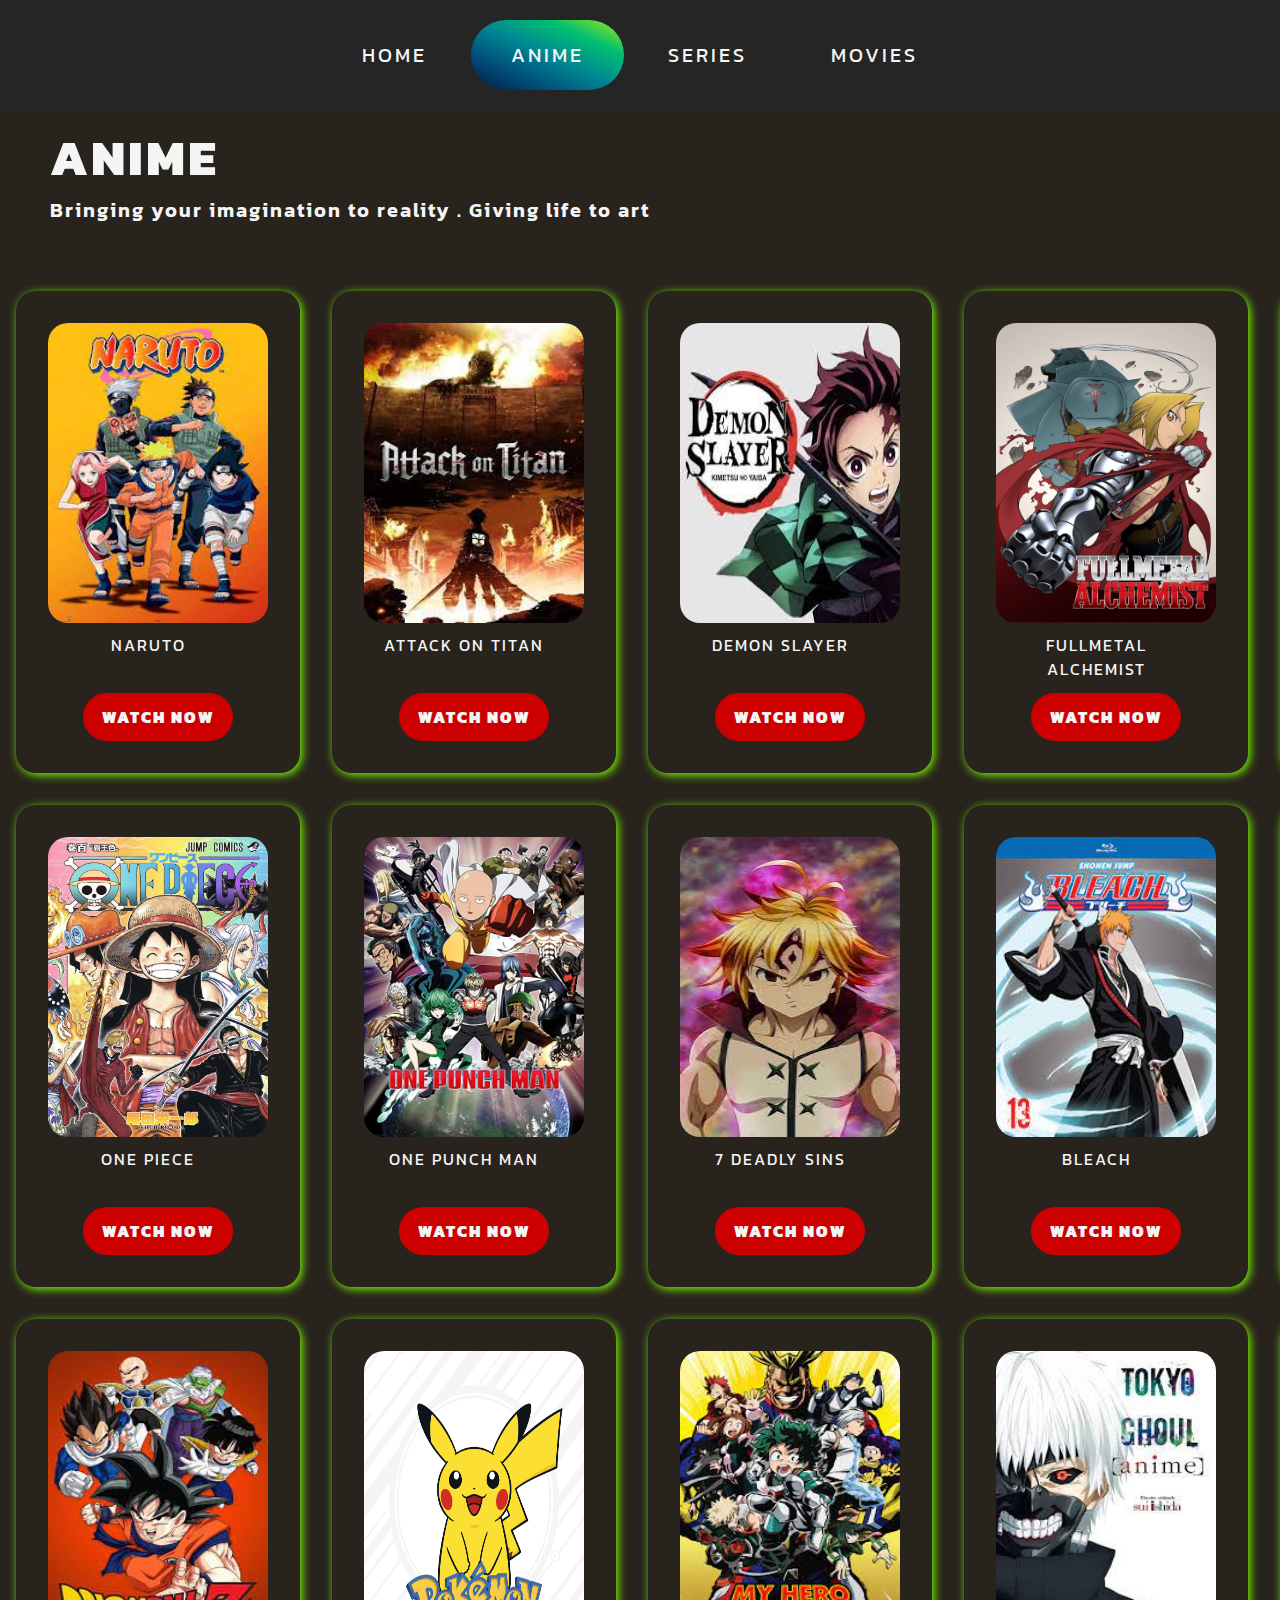
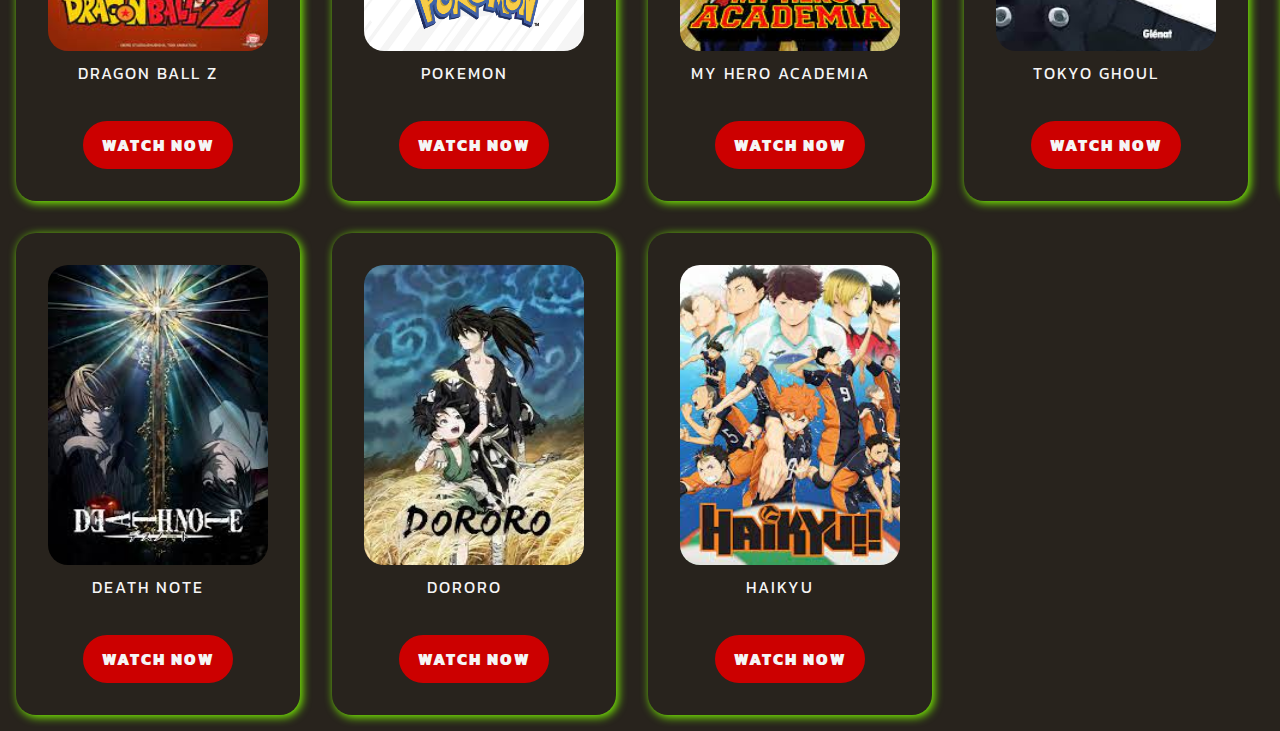
==== anime.html @ f69c27a1 "sunday 10.45" ====
<html>
  <head>
    <title>movies</title>
    <link rel="stylesheet" href="styles.css" />
  </head>
  <body class="animepage">
    <ul>
      <li><a href="home.html">HOME</a></li>
      <li class="homebutton"><a href="anime.html">ANIME</a></li>
      <li><a href="series.html">SERIES</a></li>
      <li ><a href="movie.html">MOVIES</a></li>
    </ul>
    <div class="animeheading">
      <header>ANIME</header>
      <div class="description">
Bringing your imagination to reality . Giving life to art      </div>
    </div>
    <!-- <div class="selectgenre">select your favourite genre here:</div>
    <div id="myBtnContainer">
      <button class="btn active" data-tabs="all">Show all</button>
      <button class="btn" data-tabs="kids">kids section</button>
      <button class="btn" data-tabs="romance">romance</button>
      <button class="btn" data-tabs="comedy">comedy</button>
      <button class="btn" data-tabs="horror">horror</button>

      <button class="btn" data-tabs="murder">murder mystery</button>
      <button class="btn" data-tabs="fantasy">fantasy</button>
    </div> -->
    <div class="anicontainer" id="container">
      <div class="anime" >
        <div class="pic">
          <img class="img" src="img/naruto.jpg" />
        </div>
        <div class="title">NARUTO</div>

        <button class="watchbtn">WATCH NOW</button>
      </div>

      <div class="anime" >
        <div class="pic">
          <img class="img" src="img/aot.jpg" />
        </div>
        <div class="title">ATTACK ON TITAN</div>
        <button class="watchbtn">WATCH NOW</button>
      </div>

      <div class="anime" >
        <div class="pic">
          <img class="img" src="img/demon.jpg" />
        </div>

        <div class="title">DEMON SLAYER</div>
        <button class="watchbtn">WATCH NOW</button>
      </div>
      <div class="anime" >
        <div class="pic">
          <img class="img" src="img/fma.jpg" />
        </div>
        <div class="title">FULLMETAL ALCHEMIST </div>
        <button class="watchbtn">WATCH NOW</button>
      </div>
      <div class="anime" >
        <div class="pic">
          <img class="img" src="img/SPYX.jpg" />
        </div>
        <div class="title">SPY X FAMILY</div>
        <button class="watchbtn">WATCH NOW</button>
      </div>
      <div class="anime">
        <div class="pic">
          <img class="img" src="img/onepiece.jpg" />
        </div>
        <div class="title">ONE PIECE</div>
        <button class="watchbtn">WATCH NOW</button>
      </div>
      <div class="anime" >
        <div class="pic">
          <img class="img" src="img/onepunch.jpg" />
        </div>
        <div class="title">ONE PUNCH MAN</div>
        <button class="watchbtn">WATCH NOW</button>
      </div>
      <div class="anime" >
        <div class="pic">
          <img class="img" src="img/7ds.jpg" />
        </div>
        <div class="title">7 DEADLY SINS</div>
        <button class="watchbtn">WATCH NOW</button>
      </div>
      <div class="anime" >
        <div class="pic">
          <img class="img" src="img/bleach.jpg" />
        </div>
        <div class="title">BLEACH</div>
        <button class="watchbtn">WATCH NOW</button>
      </div>
      <div class="anime" >
        <div class="pic">
          <img class="img" src="img/vinsaga.jpg" />
        </div>
        <div class="title">VINLAND SAGA</div>
        <button class="watchbtn">WATCH NOW</button>
      </div>
      <div class="anime" >
        <div class="pic">
          <img class="img" src="img/dragz.jpg" />
        </div>
        <div class="title">DRAGON BALL Z</div>
        <button class="watchbtn">WATCH NOW</button>
      </div>
      <div class="anime" >
        <div class="pic">
          <img class="img" src="img/pokemon.jpeg" />
        </div>
        <div class="title">POKEMON</div>
        <button class="watchbtn">WATCH NOW</button>
      </div>
      <div class="anime" >
        <div class="pic">
          <img class="img" src="img/mha.jpg" />
        </div>
        <div class="title">MY HERO ACADEMIA</div>
        <button class="watchbtn">WATCH NOW</button>
      </div>
      <div class="anime" >
        <div class="pic">
          <img class="img" src="img/tokyog.jpg" />
        </div>
        <div class="title">TOKYO GHOUL</div>
        <button class="watchbtn">WATCH NOW</button>
      </div>
      <div class="anime" >
        <div class="pic">
          <img class="img" src="img/tokyor.jpg" />
        </div>
        <div class="title">TOKYO REVENGERS </div>
        <button class="watchbtn">WATCH NOW</button>
      </div>
      <div class="anime" >
        <div class="pic">
          <img class="img" src="img/deathnote.jpg" />
        </div>
        <div class="title">DEATH NOTE</div>
        <button class="watchbtn">WATCH NOW</button>
      </div>
      <div class="anime" >
        <div class="pic">
          <img class="img" src="img/dororo.jpg" />
        </div>
        <div class="title">DORORO</div>
        <button class="watchbtn">WATCH NOW</button>
      </div>
      <div class="anime" >
        <div class="pic">
          <img class="img" src="img/haiku.jpg" />
        </div>
        <div class="title">HAIKYU</div>
        <button class="watchbtn">WATCH NOW</button>
      </div>
    </div>
  </body>
  <script src="filter.js"></script>
</html>
---- styles.css ----
@import url("https://fonts.googleapis.com/css2?family=Kanit&display=swap");

* {
  padding: 0;
  margin: 0;
  font-family:"Kanit", "sans-serif" ;

}
ul {
  list-style: none;
  background-color: #252525;
  justify-content: center;
  text-align: center;
}
.homebutton {
  border-radius: 40px;
  background-image: linear-gradient(
    to right top,
    #051937,
    #004d7a,
    #008793,
    #00bf72,
    #a8eb12
  );
}
ul li {
  display: inline-block;
  margin-block: 20px;
  padding: 20px 40px;
  font-size: 20px;
  font-family: "Kanit", sans-serif;
  letter-spacing: 3px;
}

li a {
  text-decoration: none;
  color: whitesmoke;
}
body.homepage {
  background-color: #28231d;
  font-family: "Kanit", sans-serif;
  overflow: hidden;
}
.selection {
  justify-content: space-evenly;
  display: flex;
  margin-top: 5%;
  color: black;
  font-weight: bold;
  letter-spacing: 3px;
}
.options {
  padding: 10%;

  margin: 30px;
  border-radius: 15px;
  position: relative;
  width: 50%;
  background-image: url("img/movie.jpg");
  background-size: cover;
  box-shadow: 3px 3px 10px #252525;
}
.hiddentxt {
  position: absolute;
  bottom: 0;
  left: 0;
  right: 0;
  background-color: #cc0000;
  overflow: hidden;
  width: 100%;
  height: 0;
  transition: 0.5s ease;
  border-radius: 15px;
  color: whitesmoke;
}
.image {
  display: flex;
  width: 100%;
  height: auto;
}
.txt {
  font-size: 20px;
  position: absolute;
  overflow: hidden;
  padding-top: 50%;
  padding-left: 50%;
  transform: translate(-50%, -50%);
  -ms-transform: translate(-50%, -50%);
}
.options:hover .hiddentxt {
  height: 100%;
}
h1 {
  text-align: center;
  padding-top: 10%;
}
h3 {
  padding-left: 20%;
  text-transform: uppercase;
}
.moto {
  color: whitesmoke;
  font-size: 30;
  text-align: center;
  padding-top: 50px;
  text-transform: uppercase;
  font-weight: 800;
  letter-spacing: 3px;
  word-spacing: 5px;
}
p {
  font-size: 20px;
  text-transform: lowercase;
}
.movieheading , .seriesheading ,.animeheading{
  color: whitesmoke;
  padding-left: 50px;
  padding-top: 10px;
}
header {
  font-size: 50;
  text-transform: uppercase;
  font-weight: 800;
  letter-spacing: 3px;
  color: whitesmoke;
}
.description {
  font-size: 20px;
  font-weight: 600;
  letter-spacing: 2px;
  color: whitesmoke;
}
/* .selectgenre , .selectlanguage{
  font-size: 20px;
  font-weight: 600;
  letter-spacing: 2px;
  color: whitesmoke;
  padding-left: 50px;
  margin-top: 80px;
}
.btn {
  display: inline-block;
  padding: 20px;
  margin-left: 50px;
  margin-top: 30px;
  margin-right: 30px;
  font-family: "Kanit", "sans-serif";
  font-size: 20px;
  border: none;
  border-radius: 10%;
  text-transform: uppercase;
  background-image: linear-gradient(to right, #a29bfe, #55efc4);
  transition: transform 0.2s; */
 
.btn:hover {
  transform: scale(1.25);
  cursor: pointer;
}
.btn.active{
  color: #cc0000;
}
/* .movies {
 display: inline-block;
  margin: 50px;
 border-radius: 25px;
 box-sizing: border-box;
}
body.moviepage {
  background-color: #28231d;
  overflow-x: hidden;
  font-family: "Kanit", sans-serif;
}
.title {
  color: whitesmoke;
  text-align: center;
  text-transform: uppercase;
  font-size: 25;
}
.watchbtn {
  border-color: #cc0000;
  border-style: solid;
  border-radius: 50px;
  margin: auto;
  padding: 10px ;
  font-weight: 900 ;
  font-size: 16;
  background-color: #cc0000;
  color: whitesmoke;
  letter-spacing: 2px;
  width: 150px;
  

  transition: transform 0.2s;

}
.watchbtn:hover{
  transform: scale(1.15);
 cursor: pointer;
}
.movies:hover{
  box-shadow:  2px 2px 15px #004d7a;
  background-color: #49443e;
}
.img{
  transition: 0.5s ease;

}
:hover{
  transform: scale(1.25);

} */

.movcontainer {
  margin-top: 50px;
  display: grid;
  grid-template-columns: repeat(5,1fr);
  gap: 2rem;
  text-align:center;
  place-items: center;
  padding: 1rem;

}
.movies{
  box-shadow: 2px 2px 10px cyan ;
  padding: 2rem;
  border-radius: 20px;
  
}
/* .btn:active{
  color: #cc0000;
} */

.pic {
  border-radius: 20px;
  overflow: hidden;
}

.img {
  transition: 0.5s ease;
  width: 220px;
  height: 300px;
}

img:hover{
  transform: scale(1.25);
}
body.moviepage ,body.seriespage ,body.animepage{
  background-color: #28231d;
  overflow-x: hidden;
  font-family: "Kanit", sans-serif;
}
.title {
  color: whitesmoke;
  text-align: center;
  text-transform: uppercase;
  /* font-size: 25; */
  max-width: 200px;
  height: 50px;
margin-block: 10px;
letter-spacing: 2px;

}

  .watchbtn {
    border-color: #cc0000;
    border-style: solid;
    border-radius: 50px;
    margin: auto;
    padding: 10px ;
    font-weight: 900 ;
    font-size: 16;
    background-color: #cc0000;
    color: whitesmoke;
    letter-spacing: 2px;
    width: 150px;
    
  
    transition: transform 0.2s;
  
  }
  .watchbtn:hover{
    transform: scale(1.15);
   cursor: pointer;
  }


  .sercontainer ,.anicontainer{
    margin-top: 50px;
    display: grid;
    grid-template-columns: repeat(5,1fr);
    gap: 2rem;
    text-align:center;
    place-items: center;
    padding: 1rem;
  }

  .series{
    box-shadow: 2px 2px 10px rgb(245, 97, 181) ;
    padding: 2rem;
    border-radius: 20px;
  }
  .anime{
    box-shadow: 2px 2px 10px  #7fff00 ;
    padding: 2rem;
    border-radius: 20px;
  }


  .title {
    color: whitesmoke;
    text-align: center;
    text-transform: uppercase;
    /* font-size: 25; */
    max-width: 200px;
    height: 50px;
  margin-block: 10px; 
  }
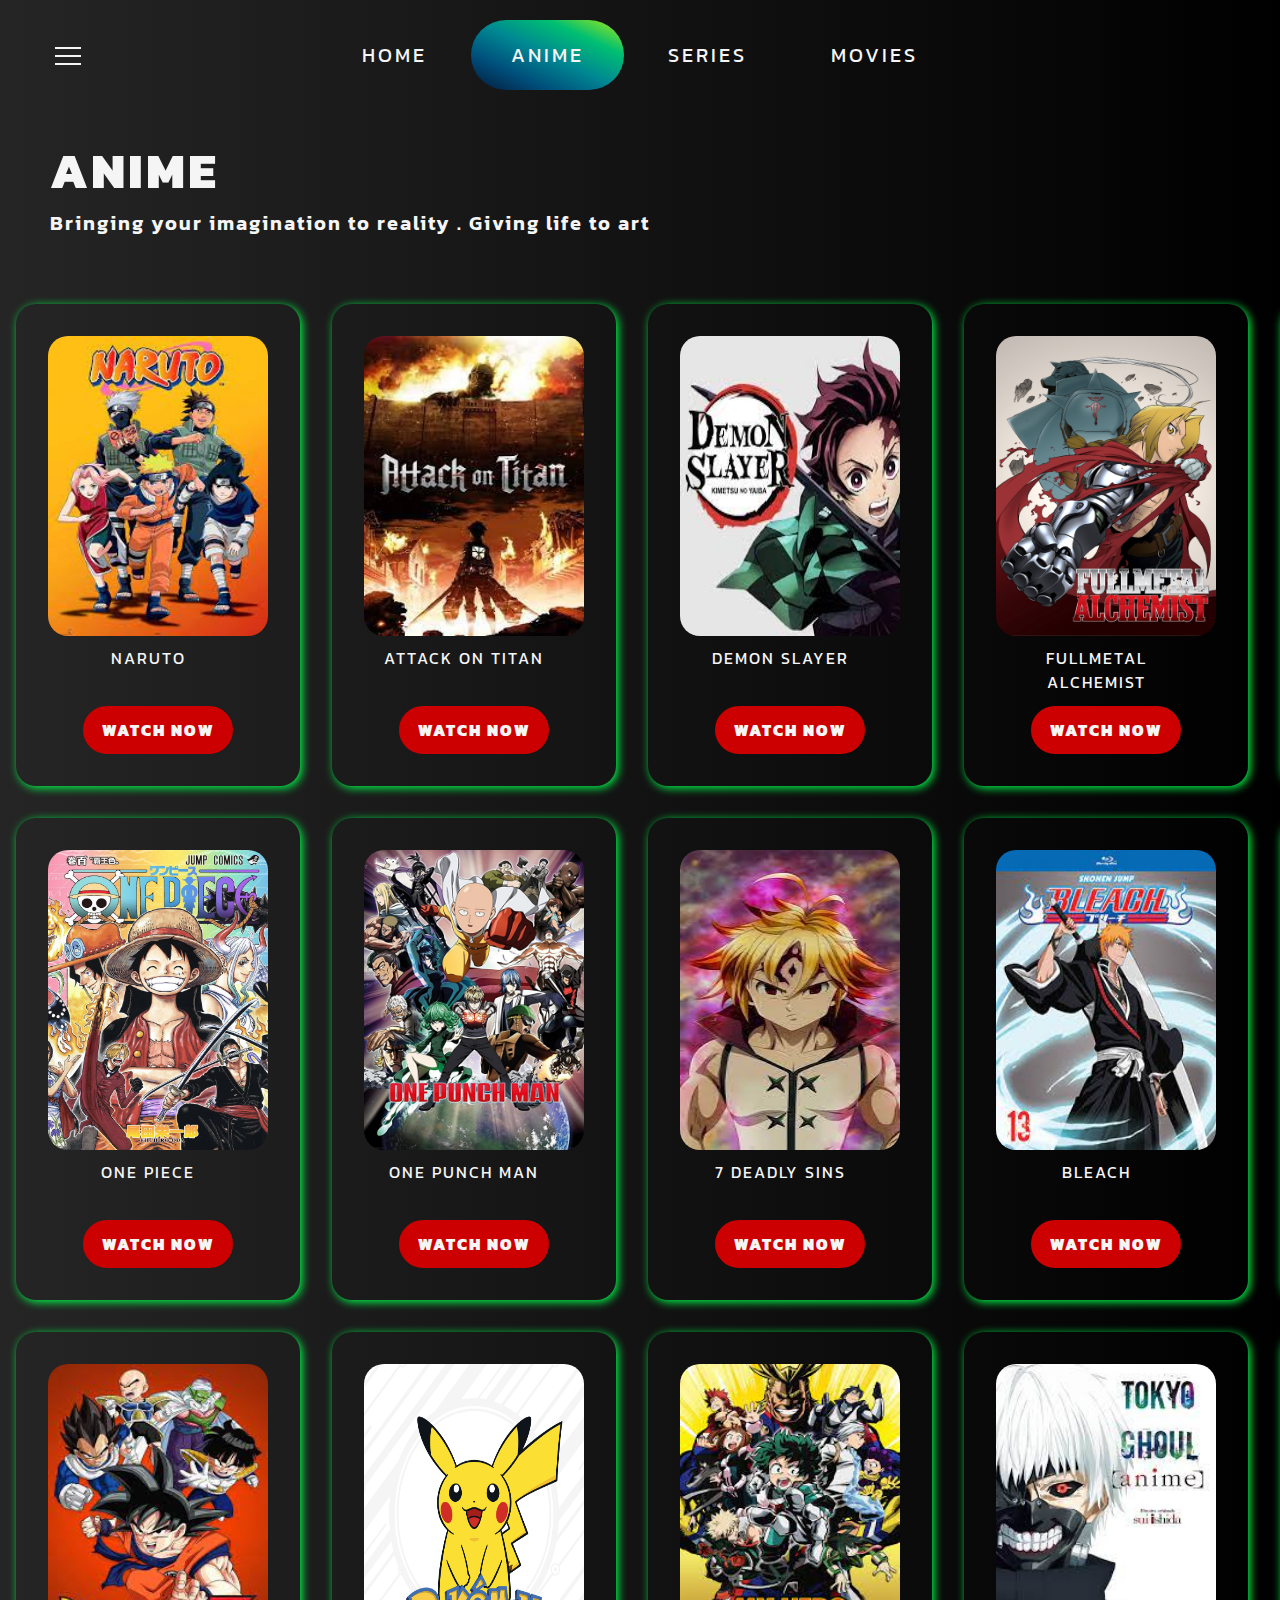
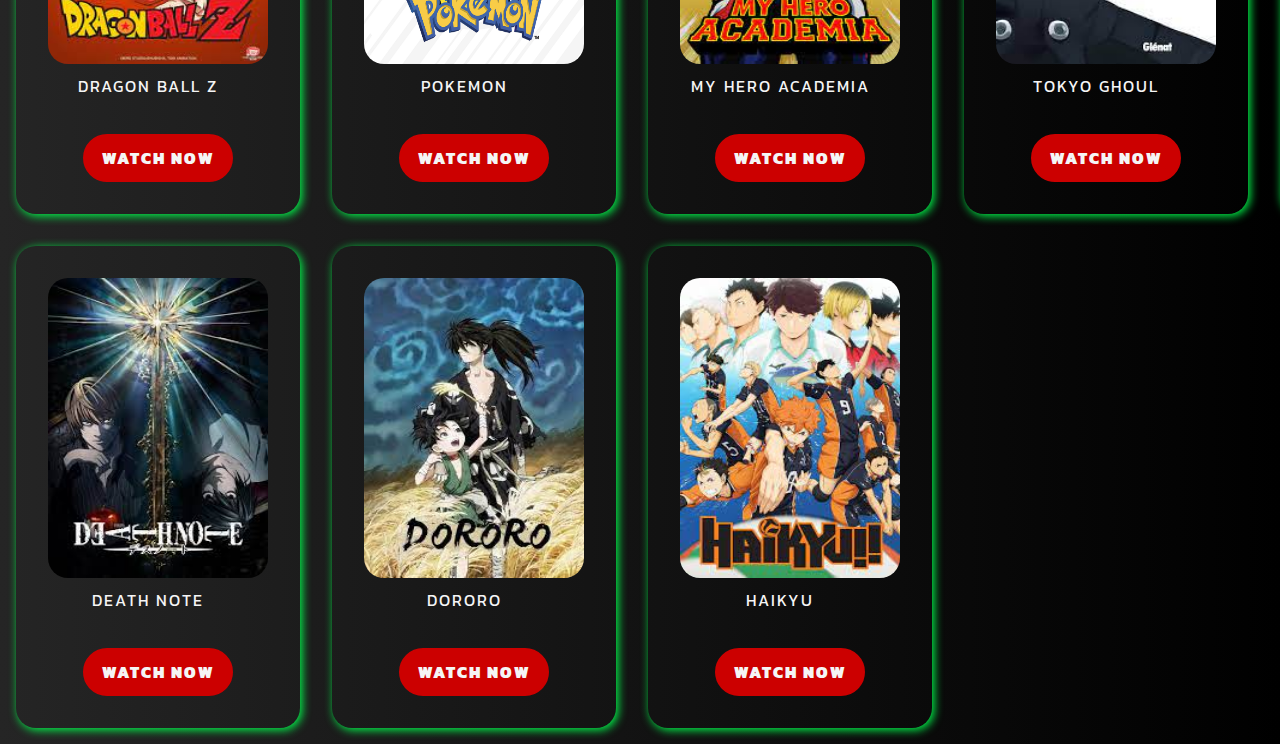
==== commit 21fc5243: "saturday 10pm" ====
--- a/anime.html
+++ b/anime.html
@@ -10,6 +10,20 @@
       <li><a href="series.html">SERIES</a></li>
       <li ><a href="movie.html">MOVIES</a></li>
     </ul>
+    <div class="hamburger-menu">
+      <input id="menu__toggle" type="checkbox" />
+      <label class="menu__btn" for="menu__toggle">
+        <span></span>
+      </label>
+  
+      <ul class="menu__box">
+        <li><a class="menu__item" href="#">Home</a></li>
+        <li><a class="menu__item" href="#">About</a></li>
+        <li><a class="menu__item" href="#">Team</a></li>
+        <li><a class="menu__item" href="#">Contact</a></li>
+        <li><a class="menu__item" href="#">Twitter</a></li>
+      </ul>
+      </div>
     <div class="animeheading">
       <header>ANIME</header>
       <div class="description">
--- a/styles.css
+++ b/styles.css
@@ -3,12 +3,11 @@
 * {
   padding: 0;
   margin: 0;
-  font-family:"Kanit", "sans-serif" ;
-
+  font-family: "Kanit", "sans-serif";
 }
 ul {
   list-style: none;
-  background-color: #252525;
+  /* background-color: #252525; */
   justify-content: center;
   text-align: center;
 }
@@ -37,9 +36,10 @@
   color: whitesmoke;
 }
 body.homepage {
-  background-color: #28231d;
+  background-image: linear-gradient(to right, #434343 0%, black 100%);
   font-family: "Kanit", sans-serif;
-  overflow: hidden;
+  overflow-x: hidden;
+  
 }
 .selection {
   justify-content: space-evenly;
@@ -49,23 +49,45 @@
   font-weight: bold;
   letter-spacing: 3px;
 }
-.options {
+.options1,
+.options2,
+.options3 {
   padding: 10%;
 
   margin: 30px;
   border-radius: 15px;
   position: relative;
   width: 50%;
-  background-image: url("img/movie.jpg");
+  /* background-image: url("img/movie.jpg");
+  background-size: cover; */
+  box-shadow: 3px 3px 10px #252525;
+}
+.options1 {
+  background-image: url("img/movlogo.jpg");
   background-size: cover;
-  box-shadow: 3px 3px 10px #252525;
-}
+  background-position: center;
+  background-repeat: no-repeat;
+}
+.options2 {
+  background-image: url("img/weblogo.jpg");
+  background-size: cover;
+  background-position: center;
+  background-repeat: no-repeat;
+}
+.options3 {
+  background-image: url("img/anilogo.jpg");
+  background-size: cover;
+  background-position: center;
+  background-repeat: no-repeat;
+}
+
 .hiddentxt {
   position: absolute;
   bottom: 0;
   left: 0;
   right: 0;
-  background-color: #cc0000;
+  /* background-image: linear-gradient(to right, #0f0c29, #302b63, #24243e); */
+  background-color: #062639;
   overflow: hidden;
   width: 100%;
   height: 0;
@@ -87,8 +109,19 @@
   transform: translate(-50%, -50%);
   -ms-transform: translate(-50%, -50%);
 }
-.options:hover .hiddentxt {
+.options1:hover .hiddentxt {
   height: 100%;
+  box-shadow: 2px 2px 25px #429e9d;
+}
+.options2:hover .hiddentxt {
+  height: 100%;
+  box-shadow: 2px 2px 25px #429e9d;
+
+}
+.options3:hover .hiddentxt {
+  height: 100%;
+  box-shadow: 2px 2px 25px #429e9d;
+
 }
 h1 {
   text-align: center;
@@ -112,7 +145,9 @@
   font-size: 20px;
   text-transform: lowercase;
 }
-.movieheading , .seriesheading ,.animeheading{
+.movieheading,
+.seriesheading,
+.animeheading {
   color: whitesmoke;
   padding-left: 50px;
   padding-top: 10px;
@@ -151,12 +186,12 @@
   text-transform: uppercase;
   background-image: linear-gradient(to right, #a29bfe, #55efc4);
   transition: transform 0.2s; */
- 
+
 .btn:hover {
   transform: scale(1.25);
   cursor: pointer;
 }
-.btn.active{
+.btn.active {
   color: #cc0000;
 }
 /* .movies {
@@ -213,18 +248,16 @@
 .movcontainer {
   margin-top: 50px;
   display: grid;
-  grid-template-columns: repeat(5,1fr);
+  grid-template-columns: repeat(5, 1fr);
   gap: 2rem;
-  text-align:center;
+  text-align: center;
   place-items: center;
   padding: 1rem;
-
-}
-.movies{
-  box-shadow: 2px 2px 10px cyan ;
+}
+.movies {
+  box-shadow: 2px 2px 10px cyan;
   padding: 2rem;
   border-radius: 20px;
-  
 }
 /* .btn:active{
   color: #cc0000;
@@ -241,11 +274,13 @@
   height: 300px;
 }
 
-img:hover{
+img:hover {
   transform: scale(1.25);
 }
-body.moviepage ,body.seriespage ,body.animepage{
-  background-color: #28231d;
+body.moviepage,
+body.seriespage,
+body.animepage {
+  background-image: linear-gradient(to right, #252525 0%, black 100%);
   overflow-x: hidden;
   font-family: "Kanit", sans-serif;
 }
@@ -256,64 +291,135 @@
   /* font-size: 25; */
   max-width: 200px;
   height: 50px;
-margin-block: 10px;
-letter-spacing: 2px;
-
-}
-
-  .watchbtn {
-    border-color: #cc0000;
-    border-style: solid;
-    border-radius: 50px;
-    margin: auto;
-    padding: 10px ;
-    font-weight: 900 ;
-    font-size: 16;
-    background-color: #cc0000;
-    color: whitesmoke;
-    letter-spacing: 2px;
-    width: 150px;
-    
+  margin-block: 10px;
+  letter-spacing: 2px;
+}
+
+.watchbtn {
+  border-color: #cc0000;
+  border-style: solid;
+  border-radius: 50px;
+  margin: auto;
+  padding: 10px;
+  font-weight: 900;
+  font-size: 16;
+  background-color: #cc0000;
+  color: whitesmoke;
+  letter-spacing: 2px;
+  width: 150px;
+
+  transition: transform 0.2s;
+}
+.watchbtn:hover {
+  transform: scale(1.15);
+  cursor: pointer;
+}
+
+.sercontainer,
+.anicontainer {
+  margin-top: 50px;
+  display: grid;
+  grid-template-columns: repeat(5, 1fr);
+  gap: 2rem;
+  text-align: center;
+  place-items: center;
+  padding: 1rem;
+}
+
+.series {
+  box-shadow: 2px 2px 10px rgb(245, 97, 181);
+  padding: 2rem;
+  border-radius: 20px;
+}
+.anime {
+  box-shadow: 2px 2px 10px #00ff4c;
+  padding: 2rem;
+  border-radius: 20px;
+}
+
+.title {
+  color: whitesmoke;
+  text-align: center;
+  text-transform: uppercase;
+  /* font-size: 25; */
+  max-width: 200px;
+  height: 50px;
+  margin-block: 10px;
+}
+
+#menu__toggle {
+  opacity: 0;
+}
+#menu__toggle:checked + .menu__btn > span {
+  transform: rotate(45deg);
+}
+#menu__toggle:checked + .menu__btn > span::before {
+  top: 0;
+  transform: rotate(0deg);
+}
+#menu__toggle:checked + .menu__btn > span::after {
+  top: 0;
+  transform: rotate(90deg);
+}
+#menu__toggle:checked ~ .menu__box {
+  left: 0 !important;
+}
+.menu__btn {
+  position: fixed;
+  margin: 35px;
+  top: 20px;
+  left: 20px;
+  width: 26px;
+  height: 26px;
+  cursor: pointer;
+  z-index: 2;
+}
+.menu__btn > span,
+.menu__btn > span::before,
+.menu__btn > span::after {
+  display: block;
+  position: absolute;
+  width: 100%;
+  height: 2px;
+  background-color: whitesmoke;
+  transition-duration: .25s;
+}
+.menu__btn > span::before {
+  content: '';
+  top: -8px;
   
-    transition: transform 0.2s;
+}
+.menu__btn > span::after {
+  content: '';
+  top: 8px;
   
+}
+.menu__box {
+  display: block;
+  position: fixed;
+  top: 0;
+  left: -100%;
+  width: 300px;
+  height: 100%;
+  margin: 0;
+  padding: 80px 0;
+  z-index: 1;
+  list-style: none;
+  background-color:  #062639;
+  box-shadow: 2px 2px 6px   #429e9d;
+
+  transition-duration: .5s;
+}
+.menu__item {
+  display: block;
+  padding: 12px 24px;
+  color: whitesmoke;
+  font-size: 20px;
+  font-weight: 600;
+  text-decoration: none;
+  transition-duration: .25s;
+}
+.menu__item:hover {
+  transform: scale(1.75);
   }
-  .watchbtn:hover{
-    transform: scale(1.15);
-   cursor: pointer;
-  }
-
-
-  .sercontainer ,.anicontainer{
-    margin-top: 50px;
-    display: grid;
-    grid-template-columns: repeat(5,1fr);
-    gap: 2rem;
-    text-align:center;
-    place-items: center;
-    padding: 1rem;
-  }
-
-  .series{
-    box-shadow: 2px 2px 10px rgb(245, 97, 181) ;
-    padding: 2rem;
-    border-radius: 20px;
-  }
-  .anime{
-    box-shadow: 2px 2px 10px  #7fff00 ;
-    padding: 2rem;
-    border-radius: 20px;
-  }
-
-
-  .title {
-    color: whitesmoke;
-    text-align: center;
-    text-transform: uppercase;
-    /* font-size: 25; */
-    max-width: 200px;
-    height: 50px;
-  margin-block: 10px; 
-  }
-
- +
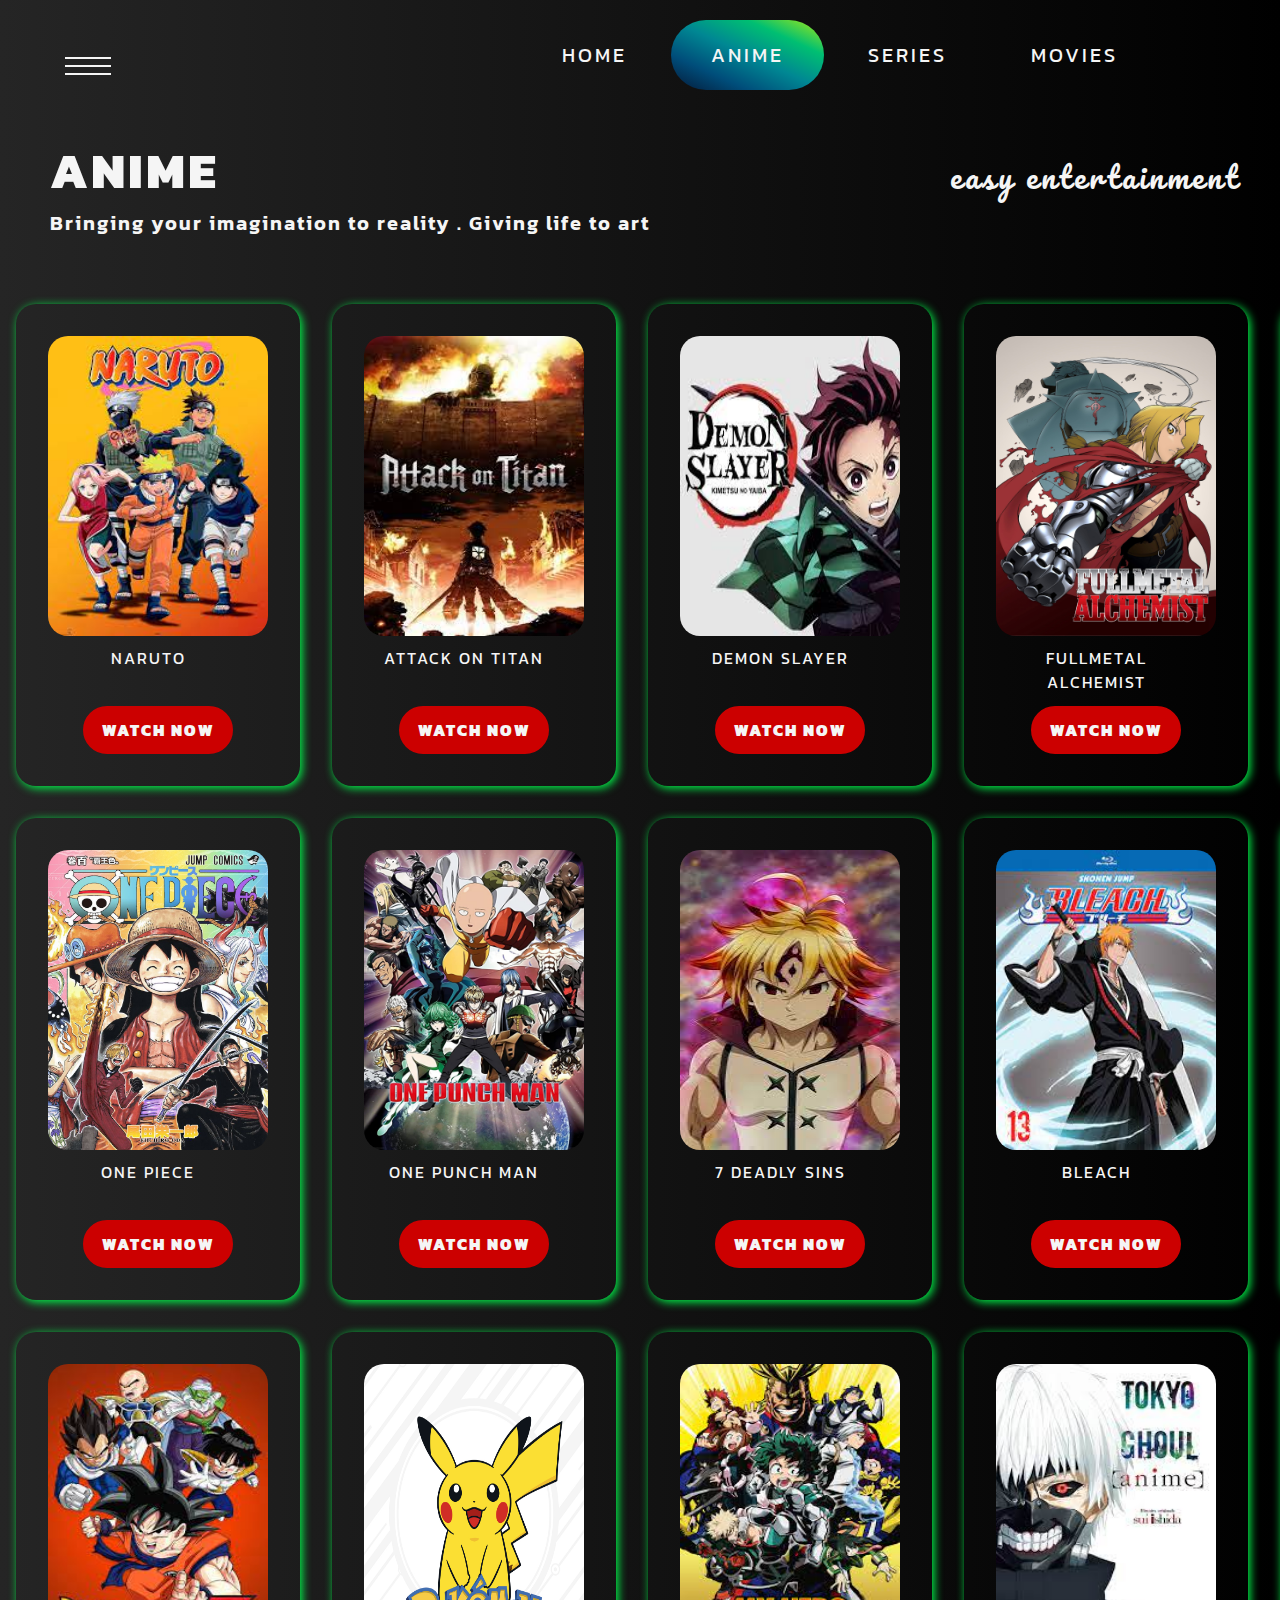
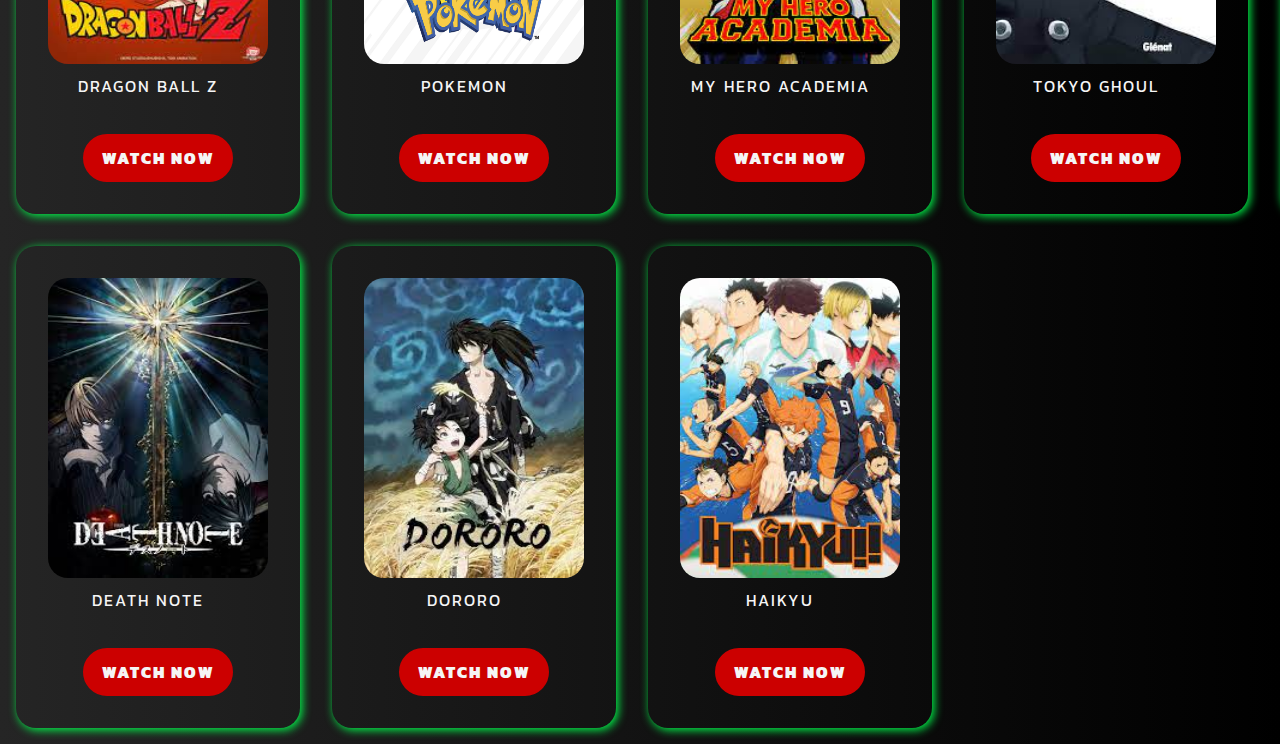
==== commit 3e9a7fd4: "final 11.55pm" ====
--- a/anime.html
+++ b/anime.html
@@ -2,13 +2,17 @@
   <head>
     <title>movies</title>
     <link rel="stylesheet" href="styles.css" />
+    <link rel="icon" type="image/x-icon" href="img/video-player.png">
+
   </head>
   <body class="animepage">
     <ul>
-      <li><a href="home.html">HOME</a></li>
+      <li id="two"><a href="home.html">HOME</a></li>
       <li class="homebutton"><a href="anime.html">ANIME</a></li>
       <li><a href="series.html">SERIES</a></li>
       <li ><a href="movie.html">MOVIES</a></li>
+      <li id="one">easy entertainment</li>
+
     </ul>
     <div class="hamburger-menu">
       <input id="menu__toggle" type="checkbox" />
@@ -17,13 +21,14 @@
       </label>
   
       <ul class="menu__box">
-        <li><a class="menu__item" href="#">Home</a></li>
-        <li><a class="menu__item" href="#">About</a></li>
-        <li><a class="menu__item" href="#">Team</a></li>
-        <li><a class="menu__item" href="#">Contact</a></li>
-        <li><a class="menu__item" href="#">Twitter</a></li>
+        <li><a class="menu__item" href="login.html">Login</a></li>
+        <li><a class="menu__item" href="about.html">About</a></li>
+        <li><a class="menu__item" href="movieslider.html">Movie Slides</a></li>
+        <li><a class="menu__item" href="seriesslider.html">Series Slides</a></li>
+        <li><a class="menu__item" href="animeslider.html">Anime Slides</a></li>
       </ul>
       </div>
+
     <div class="animeheading">
       <header>ANIME</header>
       <div class="description">
--- a/styles.css
+++ b/styles.css
@@ -1,5 +1,5 @@
 @import url("https://fonts.googleapis.com/css2?family=Kanit&display=swap");
-
+@import url('https://fonts.googleapis.com/css2?family=Pacifico&display=swap');
 * {
   padding: 0;
   margin: 0;
@@ -29,7 +29,9 @@
   font-size: 20px;
   font-family: "Kanit", sans-serif;
   letter-spacing: 3px;
-}
+  
+}
+
 
 li a {
   text-decoration: none;
@@ -60,7 +62,7 @@
   width: 50%;
   /* background-image: url("img/movie.jpg");
   background-size: cover; */
-  box-shadow: 3px 3px 10px #252525;
+  box-shadow: 3px 3px 10px #202020;
 }
 .options1 {
   background-image: url("img/movlogo.jpg");
@@ -279,7 +281,8 @@
 }
 body.moviepage,
 body.seriespage,
-body.animepage {
+body.animepage ,
+body.aboutpage{
   background-image: linear-gradient(to right, #252525 0%, black 100%);
   overflow-x: hidden;
   font-family: "Kanit", sans-serif;
@@ -423,3 +426,127 @@
   transform: scale(1.75);
   }
 
+body.loginpage{
+  overflow: hidden;
+background-image: url("img/loginbg.jpg");
+background-position: center;
+background-repeat: no-repeat;
+background-size: cover;
+}
+.card{
+  border:  1px solid black;
+  margin-right:100px; 
+text-align: center;
+  width: 500px;
+  height: 500px;
+  color: whitesmoke;
+  border-radius: 25px;
+  box-shadow: 4px 4px 65px #004d7a;
+  letter-spacing: 3px;
+  background-color: #252525;
+  float: right;
+}
+
+input[type="text"]{
+  margin-top: 80px;
+  background: none;
+  width: 350px;
+  height: 50px;
+border: none;
+padding: 20px;
+color: whitesmoke;
+
+
+}
+
+
+input[type="password"]{
+  background: none;
+  width: 350px;
+  height: 50px;
+border: none;
+padding: 20px;
+color: whitesmoke;
+
+margin-top: 50px;
+}
+
+#btn{
+  display: block;
+  margin-left: 200px;
+  margin-block: 60px;
+  width: 100px;
+  /* height: 40px; */
+  border-radius: 20px;
+  padding: 20px;
+  background-image: linear-gradient(
+    to right top,
+    #051937,
+    #004d7a,
+    #008793,
+    #00bf72,
+    #a8eb12
+  );
+font-weight: 800;
+border-style: none;
+box-shadow: 2px 2px 70px #252525;
+}
+
+  .logintitle{
+    font-family: 'Pacifico', cursive;
+    color: #202020;
+    margin-block: 130px;
+    margin-left: 100px;
+   text-decoration: underline;
+
+  
+  }
+
+  #one{
+    float:right;
+    color: whitesmoke;
+     font-family: 'Pacifico', cursive;
+    font-size: 30 ;
+  }
+
+  #two{
+    margin-left: 400px;
+  }
+
+  body.aboutpage{
+    overflow: hidden;
+  }
+  .rohan,.pun{
+    width: 400px;
+    height: 600px;
+    margin: 5% 250px;
+    display: inline-block ;
+    box-shadow:2px 2px 30px #00bf72;
+border-radius: 20px;
+background-color: grey;
+opacity: 0.3;
+transition: 0.5s;
+  }
+  .mypic,.herpic{
+    border-radius: 50%;
+    margin: 30px 25%;
+    width: 50%;
+    height: 30%;
+    box-shadow: 2px 2px 40px white ;
+  }
+  .contact{
+    width: 70%;
+    margin: 10%;
+    padding: 10px;
+    border-radius: 20px;
+  }
+  label{
+    margin: 10px;
+    display: block;
+    padding: 10px;
+    text-align: center;
+    }
+    .rohan:hover,.pun:hover{
+      transform: scale(1.15);
+      opacity: 1;
+    }